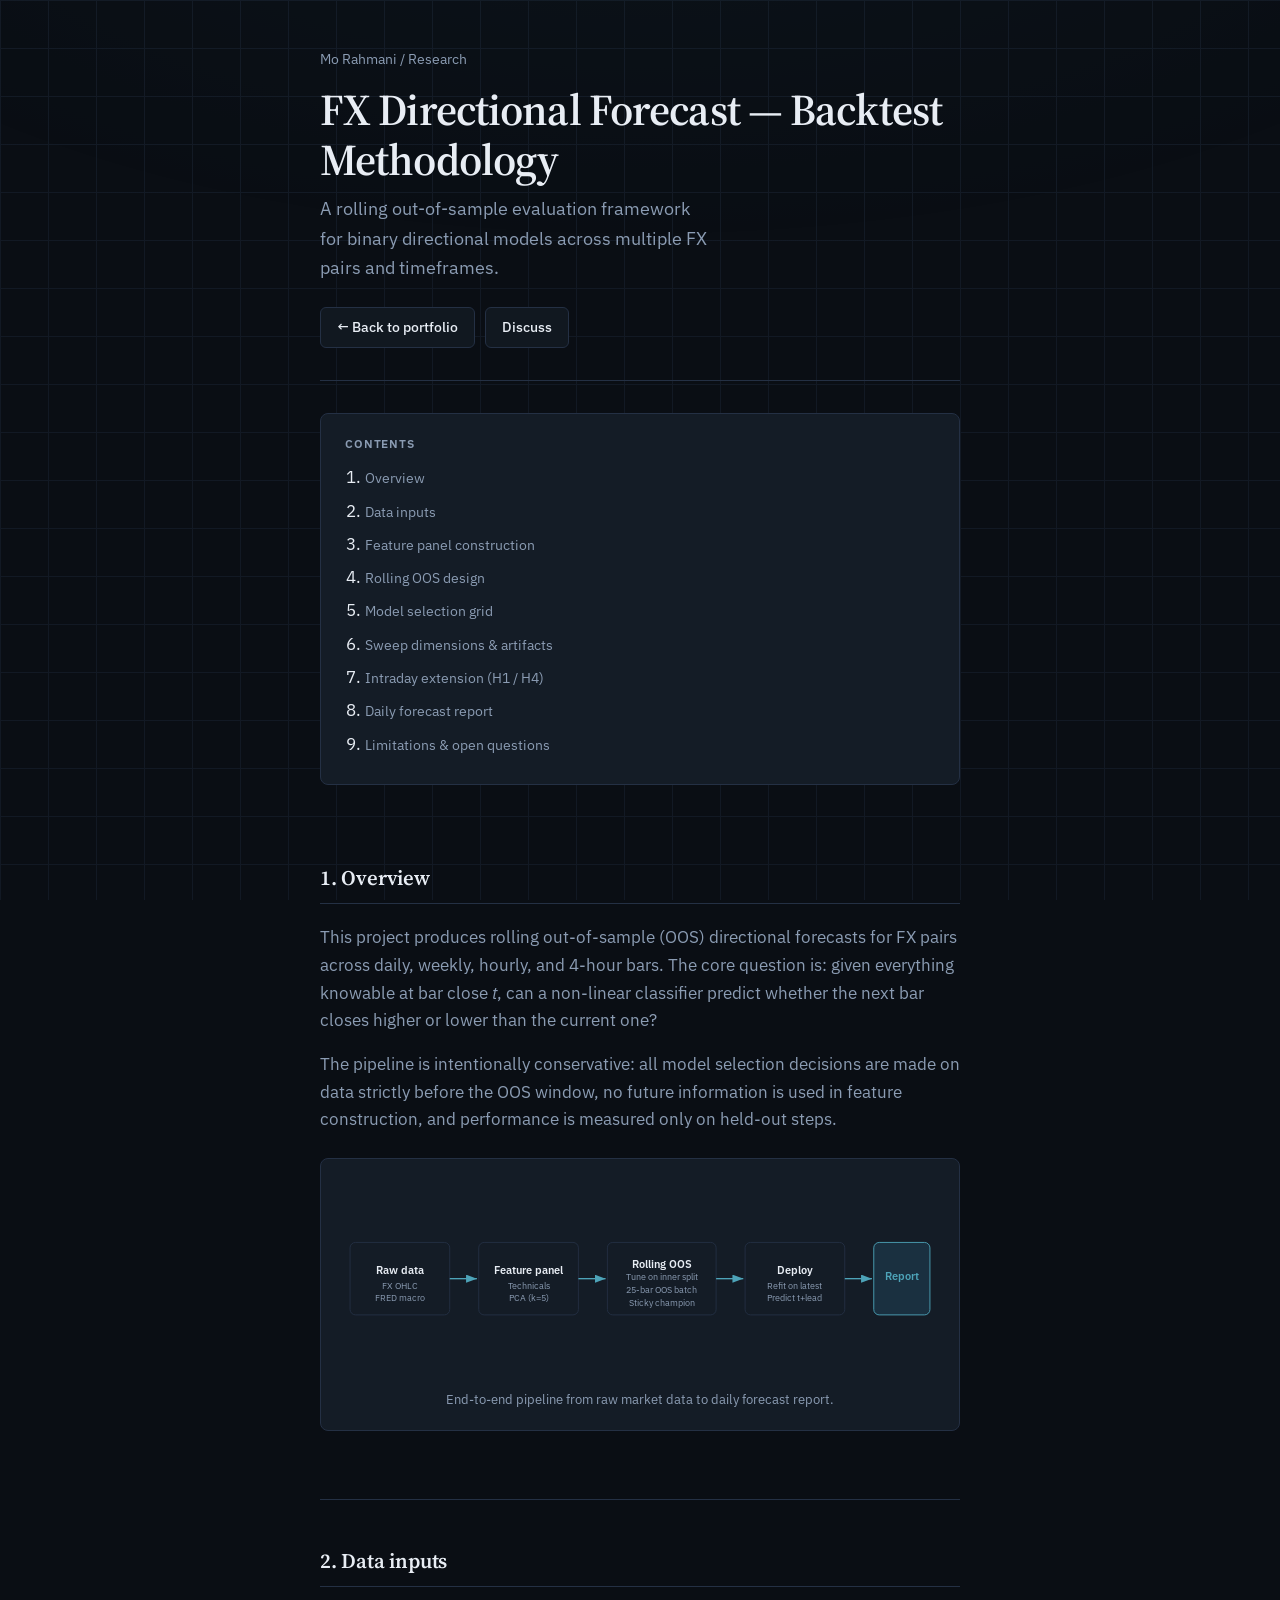
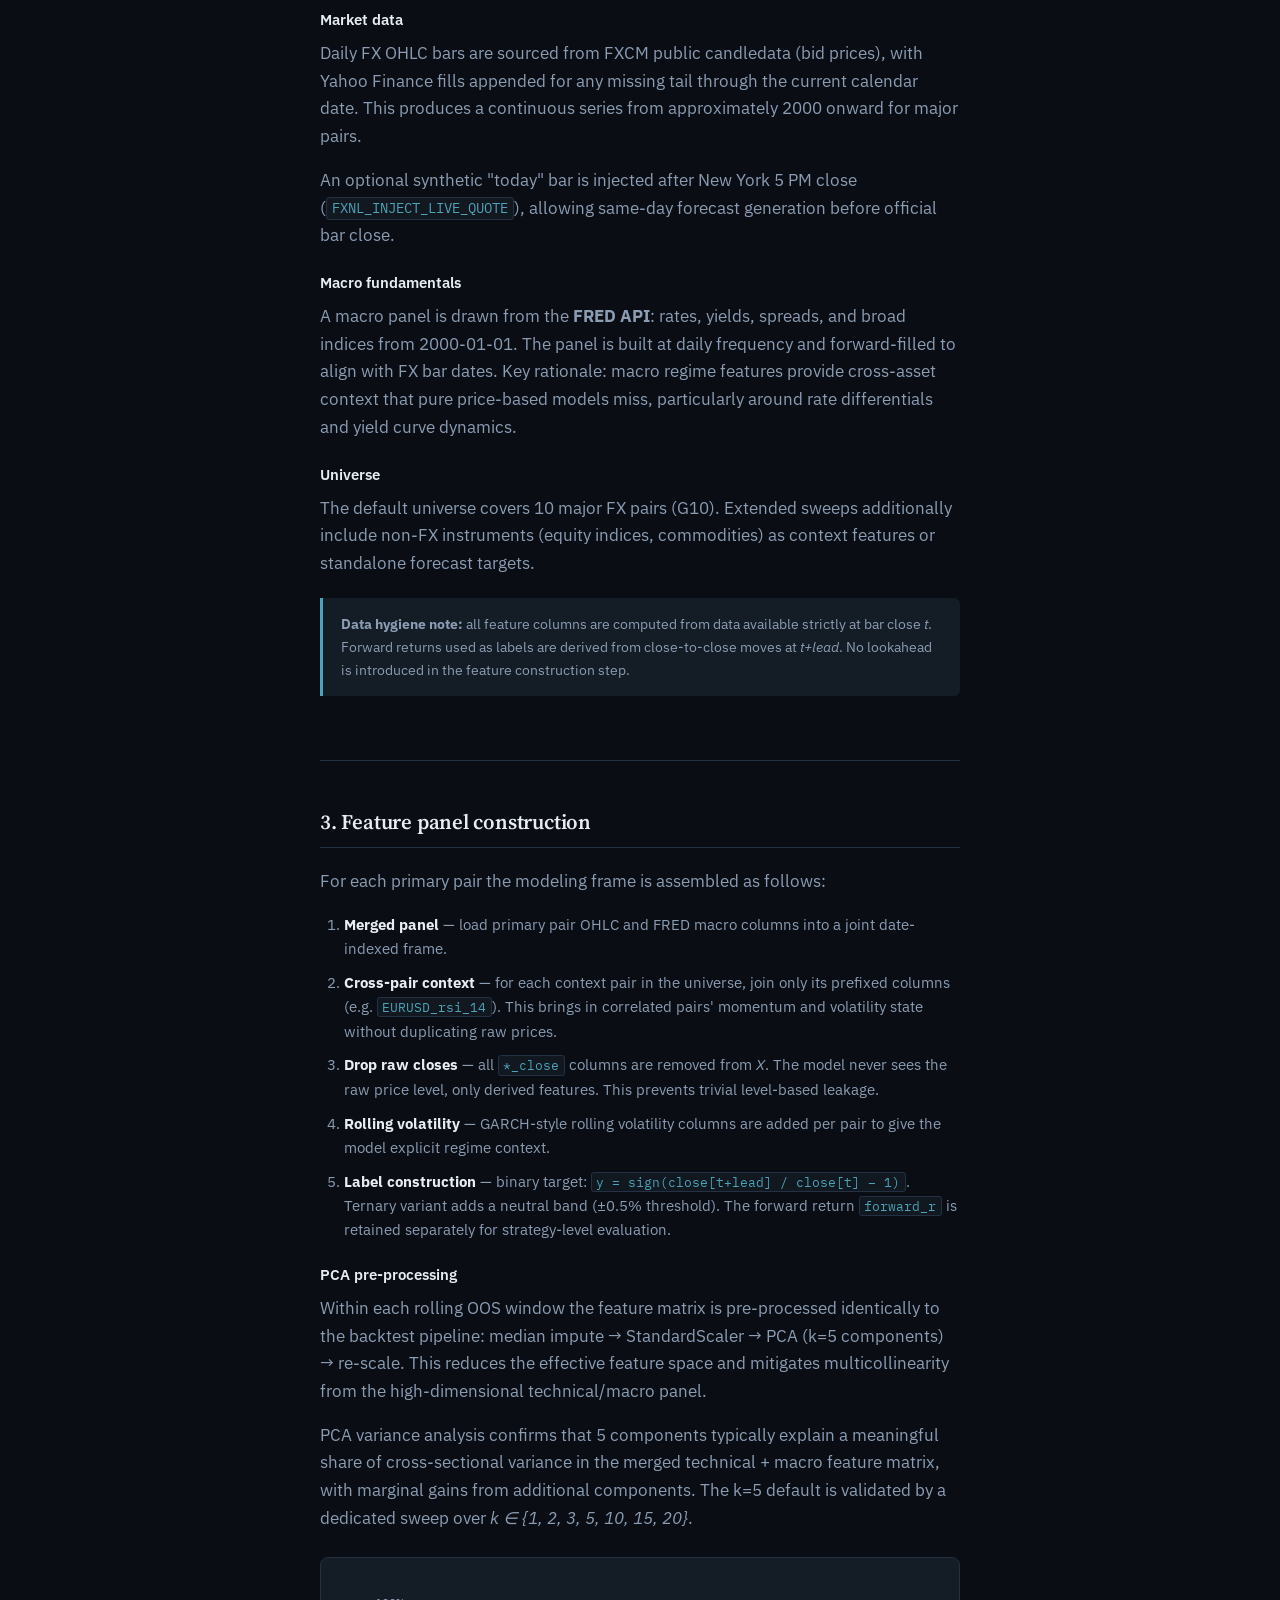
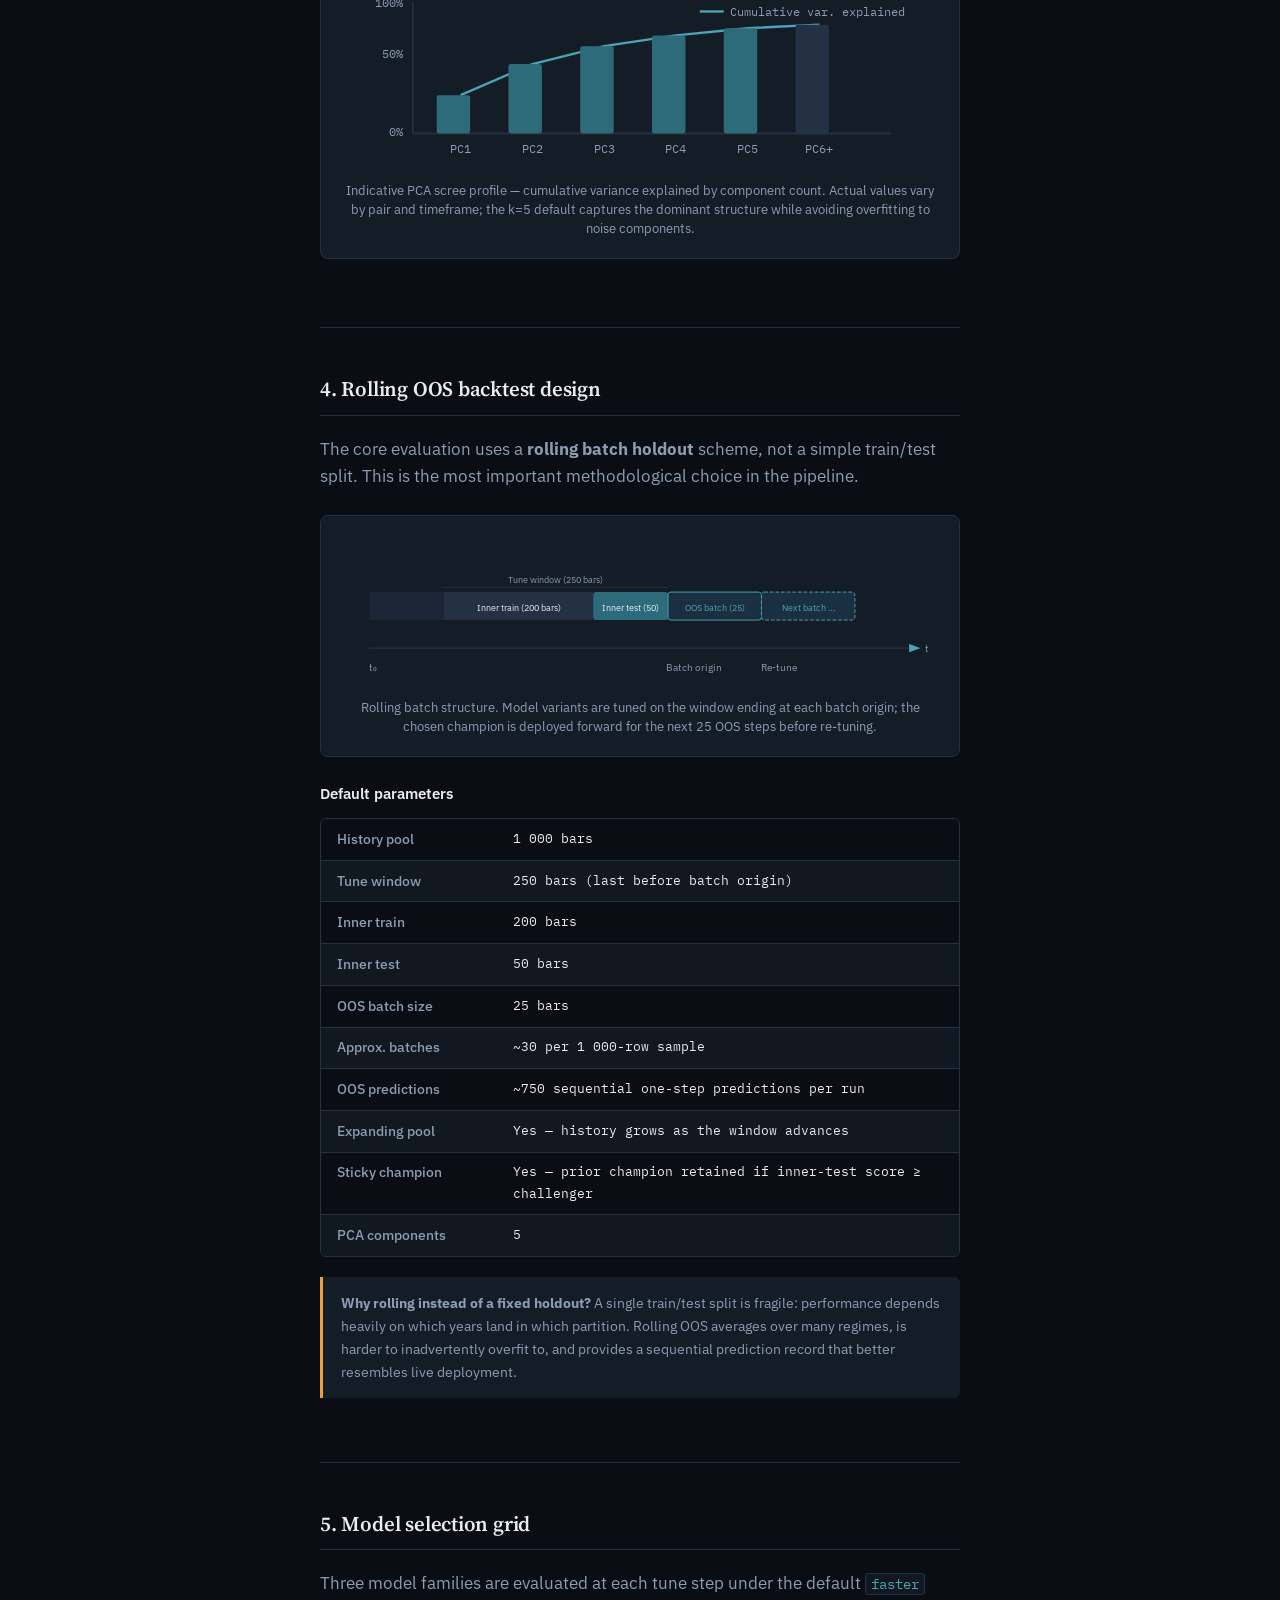
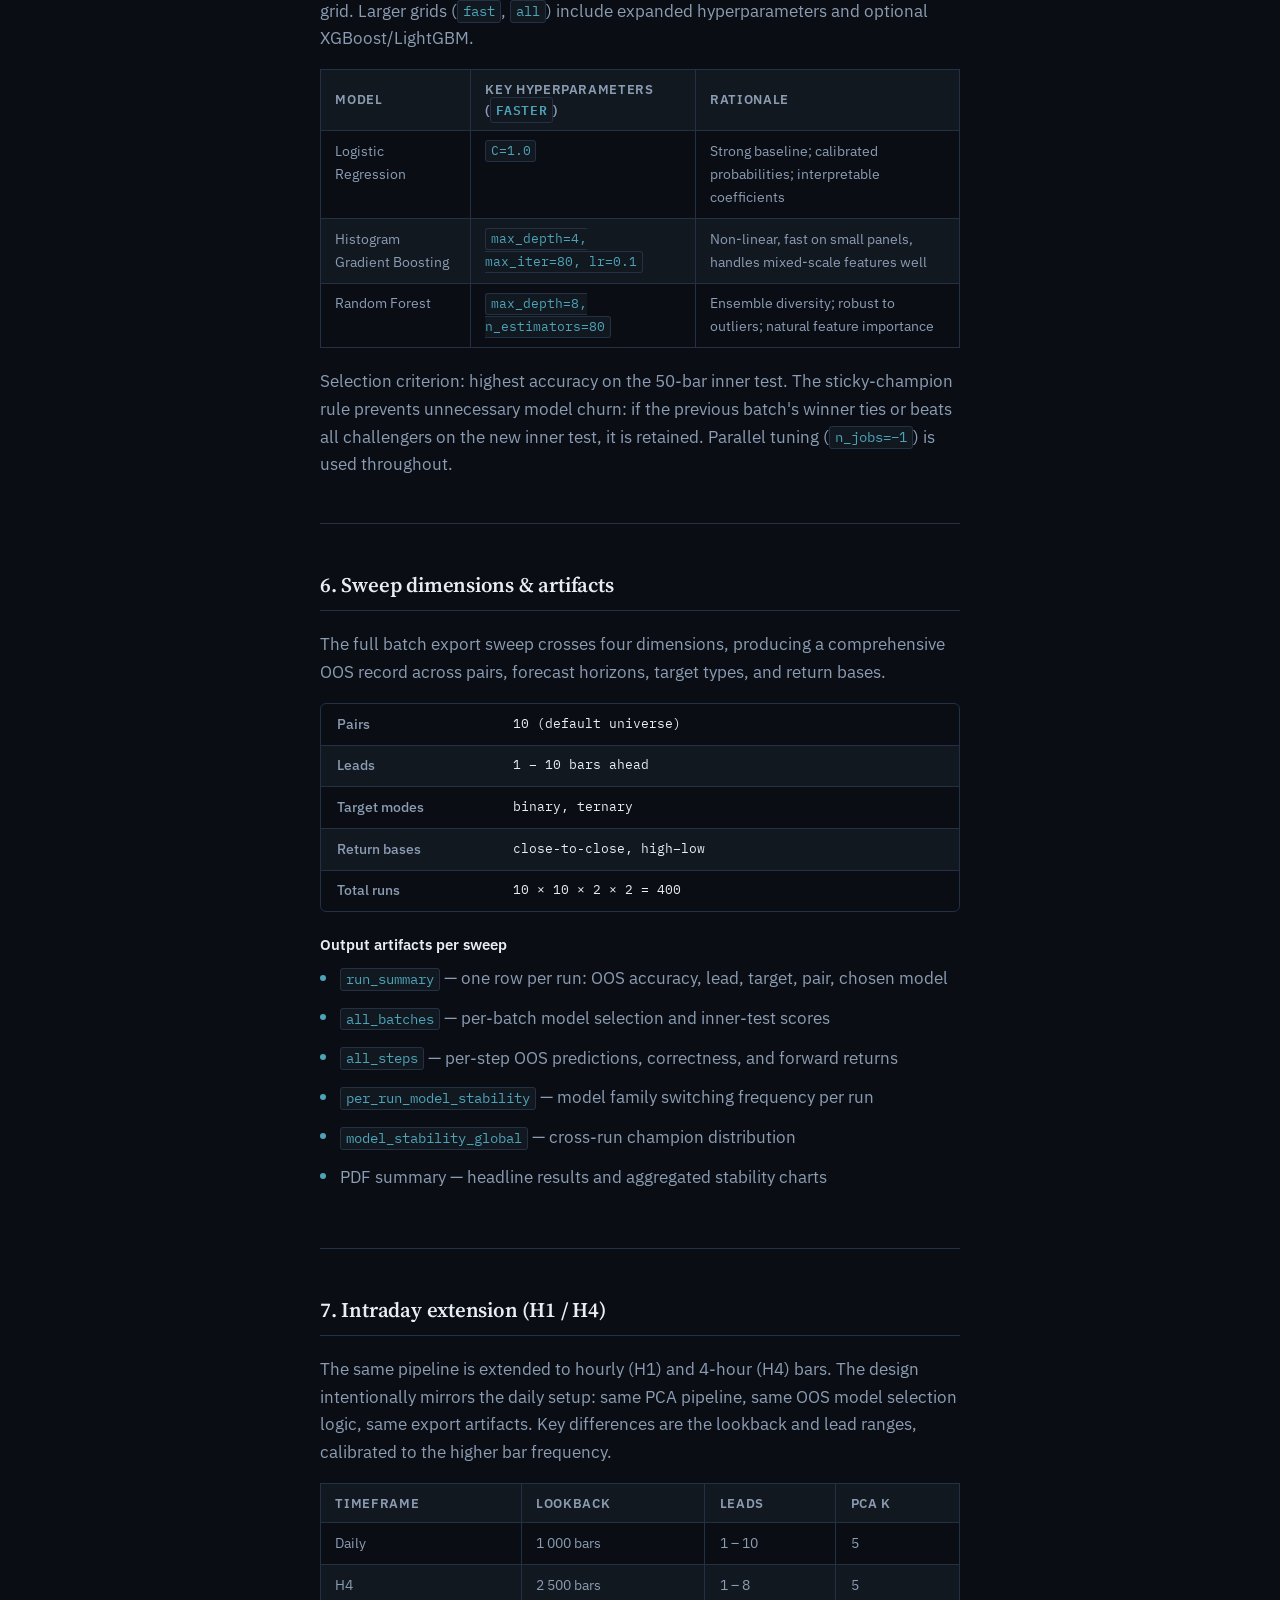
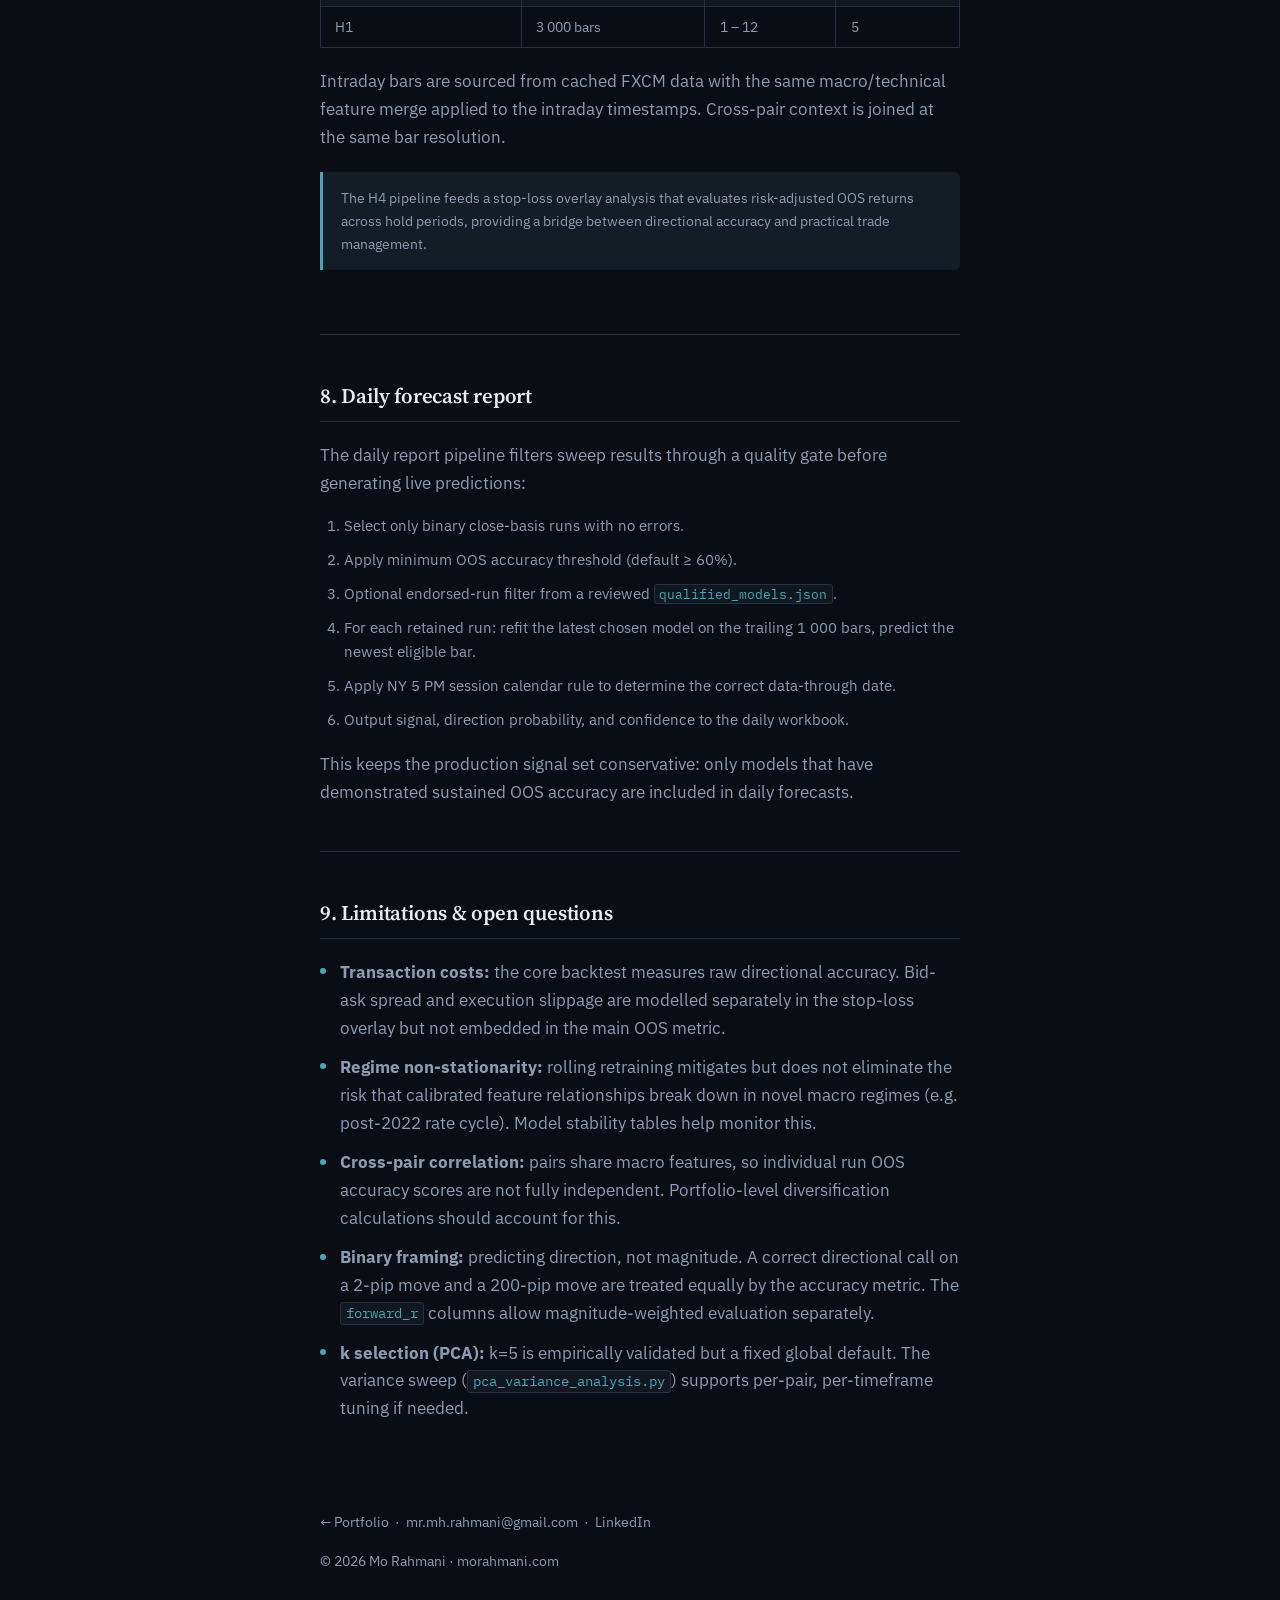
==== website/research.html @ 46ac47eb "Initial commit — morahmani.com" ====
<!DOCTYPE html>
<html lang="en">
<head>
  <meta charset="UTF-8">
  <meta name="viewport" content="width=device-width, initial-scale=1.0">
  <meta name="description" content="Mo Rahmani — FX directional forecast backtest methodology: rolling OOS design, feature engineering, PCA pipeline, and intraday extension.">
  <title>Research — Mo Rahmani</title>
  <link rel="preconnect" href="https://fonts.googleapis.com">
  <link rel="preconnect" href="https://fonts.gstatic.com" crossorigin>
  <link href="https://fonts.googleapis.com/css2?family=IBM+Plex+Mono:wght@400;500&family=IBM+Plex+Sans:wght@400;500;600&family=Source+Serif+4:opsz,wght@8..60,400;600&display=swap" rel="stylesheet">
  <link rel="stylesheet" href="css/style.css">
  <link rel="stylesheet" href="css/research.css">
  <link rel="icon" href="data:image/svg+xml,<svg xmlns='http://www.w3.org/2000/svg' viewBox='0 0 100 100'><text y='.9em' font-size='90'>M</text></svg>">
</head>
<body>
  <div class="wrap">

    <header class="site-header research-header">
      <div class="breadcrumb"><a href="index.html">Mo Rahmani</a> / Research</div>
      <h1>FX Directional Forecast — Backtest Methodology</h1>
      <p class="tagline">
        A rolling out-of-sample evaluation framework for binary directional models
        across multiple FX pairs and timeframes.
      </p>
      <div class="links-row">
        <a class="btn" href="index.html">← Back to portfolio</a>
        <a class="btn" href="mailto:mr.mh.rahmani@gmail.com">Discuss</a>
      </div>
    </header>

    <main class="research-body">

      <!-- Table of contents -->
      <nav class="toc" aria-label="Page contents">
        <p class="toc-title">Contents</p>
        <ol>
          <li><a href="#overview">Overview</a></li>
          <li><a href="#data">Data inputs</a></li>
          <li><a href="#features">Feature panel construction</a></li>
          <li><a href="#oos">Rolling OOS design</a></li>
          <li><a href="#models">Model selection grid</a></li>
          <li><a href="#sweep">Sweep dimensions &amp; artifacts</a></li>
          <li><a href="#intraday">Intraday extension (H1 / H4)</a></li>
          <li><a href="#report">Daily forecast report</a></li>
          <li><a href="#limits">Limitations &amp; open questions</a></li>
        </ol>
      </nav>

      <!-- 1 Overview -->
      <section id="overview">
        <h2>1. Overview</h2>
        <p>
          This project produces rolling out-of-sample (OOS) directional forecasts for FX
          pairs across daily, weekly, hourly, and 4-hour bars. The core question is:
          given everything knowable at bar close <em>t</em>, can a non-linear classifier
          predict whether the next bar closes higher or lower than the current one?
        </p>
        <p>
          The pipeline is intentionally conservative: all model selection decisions are
          made on data strictly before the OOS window, no future information is used in
          feature construction, and performance is measured only on held-out steps.
        </p>

        <!-- Pipeline diagram (SVG, no external dependencies) -->
        <figure class="diagram-wrap" aria-label="Pipeline flow diagram">
          <svg viewBox="0 0 660 220" xmlns="http://www.w3.org/2000/svg" class="pipeline-svg" role="img" aria-label="Five-stage pipeline: Raw data, Feature panel, Rolling OOS batches, Deploy champion, Report">
            <defs>
              <marker id="arr" markerWidth="8" markerHeight="6" refX="8" refY="3" orient="auto">
                <polygon points="0 0, 8 3, 0 6" fill="#4da3b8"/>
              </marker>
            </defs>
            <!-- Boxes -->
            <g font-family="IBM Plex Sans, sans-serif" font-size="12" fill="#e8edf4">
              <!-- box 1 -->
              <rect x="10" y="70" width="110" height="80" rx="6" fill="#141c26" stroke="#243044"/>
              <text x="65" y="105" text-anchor="middle" font-weight="600">Raw data</text>
              <text x="65" y="121" text-anchor="middle" fill="#8b9cb3" font-size="10">FX OHLC</text>
              <text x="65" y="135" text-anchor="middle" fill="#8b9cb3" font-size="10">FRED macro</text>
              <!-- box 2 -->
              <rect x="152" y="70" width="110" height="80" rx="6" fill="#141c26" stroke="#243044"/>
              <text x="207" y="105" text-anchor="middle" font-weight="600">Feature panel</text>
              <text x="207" y="121" text-anchor="middle" fill="#8b9cb3" font-size="10">Technicals</text>
              <text x="207" y="135" text-anchor="middle" fill="#8b9cb3" font-size="10">PCA (k=5)</text>
              <!-- box 3 -->
              <rect x="294" y="70" width="120" height="80" rx="6" fill="#141c26" stroke="#243044"/>
              <text x="354" y="98" text-anchor="middle" font-weight="600">Rolling OOS</text>
              <text x="354" y="112" text-anchor="middle" fill="#8b9cb3" font-size="10">Tune on inner split</text>
              <text x="354" y="126" text-anchor="middle" fill="#8b9cb3" font-size="10">25-bar OOS batch</text>
              <text x="354" y="140" text-anchor="middle" fill="#8b9cb3" font-size="10">Sticky champion</text>
              <!-- box 4 -->
              <rect x="446" y="70" width="110" height="80" rx="6" fill="#141c26" stroke="#243044"/>
              <text x="501" y="105" text-anchor="middle" font-weight="600">Deploy</text>
              <text x="501" y="121" text-anchor="middle" fill="#8b9cb3" font-size="10">Refit on latest</text>
              <text x="501" y="135" text-anchor="middle" fill="#8b9cb3" font-size="10">Predict t+lead</text>
              <!-- box 5 -->
              <rect x="588" y="70" width="62" height="80" rx="6" fill="#1a3040" stroke="#4da3b8"/>
              <text x="619" y="112" text-anchor="middle" font-weight="600" fill="#4da3b8">Report</text>
              <!-- Arrows -->
              <line x1="120" y1="110" x2="150" y2="110" stroke="#4da3b8" stroke-width="1.5" marker-end="url(#arr)"/>
              <line x1="262" y1="110" x2="292" y2="110" stroke="#4da3b8" stroke-width="1.5" marker-end="url(#arr)"/>
              <line x1="414" y1="110" x2="444" y2="110" stroke="#4da3b8" stroke-width="1.5" marker-end="url(#arr)"/>
              <line x1="556" y1="110" x2="586" y2="110" stroke="#4da3b8" stroke-width="1.5" marker-end="url(#arr)"/>
            </g>
          </svg>
          <figcaption>End-to-end pipeline from raw market data to daily forecast report.</figcaption>
        </figure>
      </section>

      <!-- 2 Data -->
      <section id="data">
        <h2>2. Data inputs</h2>

        <h3>Market data</h3>
        <p>
          Daily FX OHLC bars are sourced from FXCM public candledata (bid prices), with
          Yahoo Finance fills appended for any missing tail through the current calendar date.
          This produces a continuous series from approximately 2000 onward for major pairs.
        </p>
        <p>
          An optional synthetic "today" bar is injected after New York 5 PM close
          (<code>FXNL_INJECT_LIVE_QUOTE</code>), allowing same-day forecast generation
          before official bar close.
        </p>

        <h3>Macro fundamentals</h3>
        <p>
          A macro panel is drawn from the <strong>FRED API</strong>: rates, yields, spreads,
          and broad indices from 2000-01-01. The panel is built at daily frequency and
          forward-filled to align with FX bar dates. Key rationale: macro regime features
          provide cross-asset context that pure price-based models miss, particularly around
          rate differentials and yield curve dynamics.
        </p>

        <h3>Universe</h3>
        <p>
          The default universe covers 10 major FX pairs (G10). Extended sweeps additionally
          include non-FX instruments (equity indices, commodities) as context features or
          standalone forecast targets.
        </p>

        <div class="callout">
          <strong>Data hygiene note:</strong> all feature columns are computed from data
          available strictly at bar close <em>t</em>. Forward returns used as labels are
          derived from close-to-close moves at <em>t+lead</em>. No lookahead is introduced
          in the feature construction step.
        </div>
      </section>

      <!-- 3 Features -->
      <section id="features">
        <h2>3. Feature panel construction</h2>
        <p>
          For each primary pair the modeling frame is assembled as follows:
        </p>
        <ol class="method-steps">
          <li>
            <strong>Merged panel</strong> — load primary pair OHLC and FRED macro columns
            into a joint date-indexed frame.
          </li>
          <li>
            <strong>Cross-pair context</strong> — for each context pair in the universe,
            join only its prefixed columns (e.g. <code>EURUSD_rsi_14</code>). This brings
            in correlated pairs' momentum and volatility state without duplicating raw prices.
          </li>
          <li>
            <strong>Drop raw closes</strong> — all <code>*_close</code> columns are removed
            from <em>X</em>. The model never sees the raw price level, only derived features.
            This prevents trivial level-based leakage.
          </li>
          <li>
            <strong>Rolling volatility</strong> — GARCH-style rolling volatility columns
            are added per pair to give the model explicit regime context.
          </li>
          <li>
            <strong>Label construction</strong> — binary target:
            <code>y = sign(close[t+lead] / close[t] − 1)</code>. Ternary variant adds a
            neutral band (±0.5% threshold). The forward return <code>forward_r</code> is
            retained separately for strategy-level evaluation.
          </li>
        </ol>

        <h3>PCA pre-processing</h3>
        <p>
          Within each rolling OOS window the feature matrix is pre-processed identically to
          the backtest pipeline: median impute → StandardScaler → PCA (k=5 components) →
          re-scale. This reduces the effective feature space and mitigates multicollinearity
          from the high-dimensional technical/macro panel.
        </p>
        <p>
          PCA variance analysis confirms that 5 components typically explain a meaningful
          share of cross-sectional variance in the merged technical + macro feature matrix,
          with marginal gains from additional components. The k=5 default is validated by a
          dedicated sweep over <em>k ∈ {1, 2, 3, 5, 10, 15, 20}</em>.
        </p>

        <!-- PCA visual placeholder -->
        <figure class="diagram-wrap">
          <svg viewBox="0 0 500 160" xmlns="http://www.w3.org/2000/svg" class="pipeline-svg" aria-label="Stylized PCA scree chart">
            <g font-family="IBM Plex Mono, monospace" font-size="10" fill="#8b9cb3">
              <!-- axes -->
              <line x1="60" y1="20" x2="60" y2="130" stroke="#243044" stroke-width="1.5"/>
              <line x1="60" y1="130" x2="460" y2="130" stroke="#243044" stroke-width="1.5"/>
              <!-- y labels -->
              <text x="52" y="24" text-anchor="end">100%</text>
              <text x="52" y="67" text-anchor="end">50%</text>
              <text x="52" y="132" text-anchor="end">0%</text>
              <!-- x labels -->
              <text x="100" y="146" text-anchor="middle">PC1</text>
              <text x="160" y="146" text-anchor="middle">PC2</text>
              <text x="220" y="146" text-anchor="middle">PC3</text>
              <text x="280" y="146" text-anchor="middle">PC4</text>
              <text x="340" y="146" text-anchor="middle">PC5</text>
              <text x="400" y="146" text-anchor="middle">PC6+</text>
              <!-- cumulative line (indicative) -->
              <polyline points="100,98 160,72 220,57 280,48 340,42 400,39"
                fill="none" stroke="#4da3b8" stroke-width="2" stroke-linejoin="round"/>
              <!-- individual bars -->
              <rect x="80"  y="98" width="28" height="32" fill="#2d6b7a" rx="2"/>
              <rect x="140" y="72" width="28" height="58" fill="#2d6b7a" rx="2"/>
              <rect x="200" y="57" width="28" height="73" fill="#2d6b7a" rx="2"/>
              <rect x="260" y="48" width="28" height="82" fill="#2d6b7a" rx="2"/>
              <rect x="320" y="42" width="28" height="88" fill="#2d6b7a" rx="2"/>
              <rect x="380" y="39" width="28" height="91" fill="#243044" rx="2"/>
              <!-- legend -->
              <line x1="300" y1="28" x2="320" y2="28" stroke="#4da3b8" stroke-width="2"/>
              <text x="325" y="32" fill="#8b9cb3">Cumulative var. explained</text>
            </g>
          </svg>
          <figcaption>Indicative PCA scree profile — cumulative variance explained by component count.
            Actual values vary by pair and timeframe; the k=5 default captures the dominant
            structure while avoiding overfitting to noise components.
          </figcaption>
        </figure>
      </section>

      <!-- 4 Rolling OOS -->
      <section id="oos">
        <h2>4. Rolling OOS backtest design</h2>
        <p>
          The core evaluation uses a <strong>rolling batch holdout</strong> scheme, not
          a simple train/test split. This is the most important methodological choice in
          the pipeline.
        </p>

        <!-- Timeline diagram -->
        <figure class="diagram-wrap" aria-label="Rolling OOS timeline">
          <svg viewBox="0 0 640 160" xmlns="http://www.w3.org/2000/svg" class="pipeline-svg">
            <defs>
              <marker id="arr2" markerWidth="8" markerHeight="6" refX="8" refY="3" orient="auto">
                <polygon points="0 0, 8 3, 0 6" fill="#4da3b8"/>
              </marker>
            </defs>
            <g font-family="IBM Plex Sans, sans-serif" font-size="11" fill="#8b9cb3">
              <!-- time axis -->
              <line x1="30" y1="120" x2="620" y2="120" stroke="#243044" stroke-width="1.5" marker-end="url(#arr2)"/>
              <text x="625" y="124">t</text>

              <!-- expanding pool (grey) -->
              <rect x="30" y="60" width="320" height="30" fill="#1a2535" rx="3"/>
              <text x="180" y="80" text-anchor="middle" fill="#8b9cb3">Expanding history pool</text>

              <!-- inner train -->
              <rect x="110" y="60" width="160" height="30" fill="#243044" rx="3"/>
              <text x="190" y="80" text-anchor="middle" fill="#e8edf4" font-size="10">Inner train (200 bars)</text>

              <!-- inner test -->
              <rect x="270" y="60" width="80" height="30" fill="#2d6b7a" rx="3"/>
              <text x="310" y="80" text-anchor="middle" fill="#e8edf4" font-size="10">Inner test (50)</text>

              <!-- oos batch 1 -->
              <rect x="350" y="60" width="100" height="30" fill="#1a3040" stroke="#4da3b8" stroke-width="1" rx="3"/>
              <text x="400" y="80" text-anchor="middle" fill="#4da3b8" font-size="10">OOS batch (25)</text>

              <!-- oos batch 2 -->
              <rect x="450" y="60" width="100" height="30" fill="#1a3040" stroke="#4da3b8" stroke-width="1" rx="3" stroke-dasharray="4 2"/>
              <text x="500" y="80" text-anchor="middle" fill="#4da3b8" font-size="10">Next batch …</text>

              <!-- labels -->
              <text x="30"  y="145">t₀</text>
              <text x="348" y="145">Batch origin</text>
              <text x="449" y="145">Re-tune</text>

              <!-- bracket for inner -->
              <line x1="110" y1="55" x2="350" y2="55" stroke="#243044" stroke-width="1"/>
              <text x="230" y="50" text-anchor="middle" fill="#8b9cb3" font-size="10">Tune window (250 bars)</text>
            </g>
          </svg>
          <figcaption>Rolling batch structure. Model variants are tuned on the window ending at each batch
            origin; the chosen champion is deployed forward for the next 25 OOS steps before re-tuning.
          </figcaption>
        </figure>

        <h3>Default parameters</h3>
        <div class="param-grid">
          <div class="param-row"><span class="param-name">History pool</span><span class="param-val">1 000 bars</span></div>
          <div class="param-row"><span class="param-name">Tune window</span><span class="param-val">250 bars (last before batch origin)</span></div>
          <div class="param-row"><span class="param-name">Inner train</span><span class="param-val">200 bars</span></div>
          <div class="param-row"><span class="param-name">Inner test</span><span class="param-val">50 bars</span></div>
          <div class="param-row"><span class="param-name">OOS batch size</span><span class="param-val">25 bars</span></div>
          <div class="param-row"><span class="param-name">Approx. batches</span><span class="param-val">~30 per 1 000-row sample</span></div>
          <div class="param-row"><span class="param-name">OOS predictions</span><span class="param-val">~750 sequential one-step predictions per run</span></div>
          <div class="param-row"><span class="param-name">Expanding pool</span><span class="param-val">Yes — history grows as the window advances</span></div>
          <div class="param-row"><span class="param-name">Sticky champion</span><span class="param-val">Yes — prior champion retained if inner-test score ≥ challenger</span></div>
          <div class="param-row"><span class="param-name">PCA components</span><span class="param-val">5</span></div>
        </div>

        <div class="callout callout-warn">
          <strong>Why rolling instead of a fixed holdout?</strong> A single train/test split
          is fragile: performance depends heavily on which years land in which partition.
          Rolling OOS averages over many regimes, is harder to inadvertently overfit to,
          and provides a sequential prediction record that better resembles live deployment.
        </div>
      </section>

      <!-- 5 Models -->
      <section id="models">
        <h2>5. Model selection grid</h2>
        <p>
          Three model families are evaluated at each tune step under the default
          <code>faster</code> grid. Larger grids (<code>fast</code>, <code>all</code>)
          include expanded hyperparameters and optional XGBoost/LightGBM.
        </p>
        <div class="model-table-wrap">
          <table class="model-table">
            <thead>
              <tr><th>Model</th><th>Key hyperparameters (<code>faster</code>)</th><th>Rationale</th></tr>
            </thead>
            <tbody>
              <tr>
                <td>Logistic Regression</td>
                <td><code>C=1.0</code></td>
                <td>Strong baseline; calibrated probabilities; interpretable coefficients</td>
              </tr>
              <tr>
                <td>Histogram Gradient Boosting</td>
                <td><code>max_depth=4, max_iter=80, lr=0.1</code></td>
                <td>Non-linear, fast on small panels, handles mixed-scale features well</td>
              </tr>
              <tr>
                <td>Random Forest</td>
                <td><code>max_depth=8, n_estimators=80</code></td>
                <td>Ensemble diversity; robust to outliers; natural feature importance</td>
              </tr>
            </tbody>
          </table>
        </div>
        <p>
          Selection criterion: highest accuracy on the 50-bar inner test.
          The sticky-champion rule prevents unnecessary model churn: if the previous
          batch's winner ties or beats all challengers on the new inner test, it is retained.
          Parallel tuning (<code>n_jobs=−1</code>) is used throughout.
        </p>
      </section>

      <!-- 6 Sweep -->
      <section id="sweep">
        <h2>6. Sweep dimensions &amp; artifacts</h2>
        <p>
          The full batch export sweep crosses four dimensions, producing a comprehensive
          OOS record across pairs, forecast horizons, target types, and return bases.
        </p>
        <div class="param-grid">
          <div class="param-row"><span class="param-name">Pairs</span><span class="param-val">10 (default universe)</span></div>
          <div class="param-row"><span class="param-name">Leads</span><span class="param-val">1 – 10 bars ahead</span></div>
          <div class="param-row"><span class="param-name">Target modes</span><span class="param-val">binary, ternary</span></div>
          <div class="param-row"><span class="param-name">Return bases</span><span class="param-val">close-to-close, high–low</span></div>
          <div class="param-row"><span class="param-name">Total runs</span><span class="param-val">10 × 10 × 2 × 2 = 400</span></div>
        </div>
        <h3>Output artifacts per sweep</h3>
        <ul class="principles">
          <li><code>run_summary</code> — one row per run: OOS accuracy, lead, target, pair, chosen model</li>
          <li><code>all_batches</code> — per-batch model selection and inner-test scores</li>
          <li><code>all_steps</code> — per-step OOS predictions, correctness, and forward returns</li>
          <li><code>per_run_model_stability</code> — model family switching frequency per run</li>
          <li><code>model_stability_global</code> — cross-run champion distribution</li>
          <li>PDF summary — headline results and aggregated stability charts</li>
        </ul>
      </section>

      <!-- 7 Intraday -->
      <section id="intraday">
        <h2>7. Intraday extension (H1 / H4)</h2>
        <p>
          The same pipeline is extended to hourly (H1) and 4-hour (H4) bars. The design
          intentionally mirrors the daily setup: same PCA pipeline, same OOS model selection
          logic, same export artifacts. Key differences are the lookback and lead ranges,
          calibrated to the higher bar frequency.
        </p>
        <div class="model-table-wrap">
          <table class="model-table">
            <thead>
              <tr><th>Timeframe</th><th>Lookback</th><th>Leads</th><th>PCA k</th></tr>
            </thead>
            <tbody>
              <tr><td>Daily</td><td>1 000 bars</td><td>1 – 10</td><td>5</td></tr>
              <tr><td>H4</td><td>2 500 bars</td><td>1 – 8</td><td>5</td></tr>
              <tr><td>H1</td><td>3 000 bars</td><td>1 – 12</td><td>5</td></tr>
            </tbody>
          </table>
        </div>
        <p>
          Intraday bars are sourced from cached FXCM data with the same macro/technical
          feature merge applied to the intraday timestamps. Cross-pair context is joined
          at the same bar resolution.
        </p>
        <div class="callout">
          The H4 pipeline feeds a stop-loss overlay analysis that evaluates
          risk-adjusted OOS returns across hold periods, providing a bridge between
          directional accuracy and practical trade management.
        </div>
      </section>

      <!-- 8 Report -->
      <section id="report">
        <h2>8. Daily forecast report</h2>
        <p>
          The daily report pipeline filters sweep results through a quality gate before
          generating live predictions:
        </p>
        <ol class="method-steps">
          <li>Select only binary close-basis runs with no errors.</li>
          <li>Apply minimum OOS accuracy threshold (default ≥ 60%).</li>
          <li>Optional endorsed-run filter from a reviewed <code>qualified_models.json</code>.</li>
          <li>For each retained run: refit the latest chosen model on the trailing 1 000 bars,
              predict the newest eligible bar.</li>
          <li>Apply NY 5 PM session calendar rule to determine the correct data-through date.</li>
          <li>Output signal, direction probability, and confidence to the daily workbook.</li>
        </ol>
        <p>
          This keeps the production signal set conservative: only models that have demonstrated
          sustained OOS accuracy are included in daily forecasts.
        </p>
      </section>

      <!-- 9 Limitations -->
      <section id="limits">
        <h2>9. Limitations &amp; open questions</h2>
        <ul class="principles">
          <li>
            <strong>Transaction costs:</strong> the core backtest measures raw directional accuracy.
            Bid-ask spread and execution slippage are modelled separately in the stop-loss
            overlay but not embedded in the main OOS metric.
          </li>
          <li>
            <strong>Regime non-stationarity:</strong> rolling retraining mitigates but does not
            eliminate the risk that calibrated feature relationships break down in novel macro regimes
            (e.g. post-2022 rate cycle). Model stability tables help monitor this.
          </li>
          <li>
            <strong>Cross-pair correlation:</strong> pairs share macro features, so individual
            run OOS accuracy scores are not fully independent. Portfolio-level diversification
            calculations should account for this.
          </li>
          <li>
            <strong>Binary framing:</strong> predicting direction, not magnitude. A correct
            directional call on a 2-pip move and a 200-pip move are treated equally by the
            accuracy metric. The <code>forward_r</code> columns allow magnitude-weighted
            evaluation separately.
          </li>
          <li>
            <strong>k selection (PCA):</strong> k=5 is empirically validated but a fixed
            global default. The variance sweep (<code>pca_variance_analysis.py</code>) supports
            per-pair, per-timeframe tuning if needed.
          </li>
        </ul>
      </section>

    </main>

    <footer class="site-footer">
      <p>
        <a href="index.html">← Portfolio</a> &nbsp;·&nbsp;
        <a href="mailto:mr.mh.rahmani@gmail.com">mr.mh.rahmani@gmail.com</a> &nbsp;·&nbsp;
        <a href="https://linkedin.com/in/mo-rahmani-cfa-ma-ms" target="_blank" rel="noopener noreferrer">LinkedIn</a>
      </p>
      <p>&copy; <span id="year"></span> Mo Rahmani · <a href="https://morahmani.com">morahmani.com</a></p>
    </footer>

  </div>

  <script>document.getElementById("year").textContent = new Date().getFullYear();</script>
</body>
</html>
---- website/css/style.css ----
/* morahmani.com — quantitative research portfolio */

:root {
  --bg: #0a0e14;
  --bg-elevated: #111820;
  --bg-card: #141c26;
  --border: #243044;
  --text: #e8edf4;
  --text-muted: #8b9cb3;
  --accent: #4da3b8;
  --accent-dim: #2d6b7a;
  --accent-glow: rgba(77, 163, 184, 0.12);
  --serif: "Source Serif 4", Georgia, "Times New Roman", serif;
  --sans: "IBM Plex Sans", system-ui, -apple-system, sans-serif;
  --mono: "IBM Plex Mono", ui-monospace, monospace;
  --max-width: 720px;
  --page-padding: clamp(1.25rem, 4vw, 2.5rem);
}

*,
*::before,
*::after {
  box-sizing: border-box;
}

html {
  scroll-behavior: smooth;
}

body {
  margin: 0;
  font-family: var(--sans);
  font-size: 1.05rem;
  line-height: 1.65;
  color: var(--text);
  background: var(--bg);
  -webkit-font-smoothing: antialiased;
}

body::before {
  content: "";
  position: fixed;
  inset: 0;
  background:
    radial-gradient(ellipse 80% 50% at 50% -20%, var(--accent-glow), transparent),
    linear-gradient(var(--border) 1px, transparent 1px),
    linear-gradient(90deg, var(--border) 1px, transparent 1px);
  background-size: 100% 100%, 48px 48px, 48px 48px;
  opacity: 0.35;
  pointer-events: none;
  z-index: -1;
}

a {
  color: var(--accent);
  text-decoration: none;
  transition: color 0.15s ease;
}

a:hover {
  color: #6ec4d6;
}

.wrap {
  max-width: var(--max-width);
  margin: 0 auto;
  padding: 0 var(--page-padding);
}

/* Header */

.site-header {
  padding: 3rem 0 2rem;
  border-bottom: 1px solid var(--border);
}

.site-header h1 {
  font-family: var(--serif);
  font-size: clamp(2rem, 5vw, 2.75rem);
  font-weight: 600;
  letter-spacing: -0.02em;
  margin: 0 0 0.5rem;
  line-height: 1.15;
}

.tagline {
  font-size: 1.125rem;
  color: var(--text-muted);
  margin: 0 0 1.5rem;
  max-width: 36ch;
}

.links-row {
  display: flex;
  flex-wrap: wrap;
  gap: 0.65rem;
}

.btn {
  display: inline-flex;
  align-items: center;
  gap: 0.4rem;
  padding: 0.5rem 1rem;
  font-family: var(--sans);
  font-size: 0.875rem;
  font-weight: 500;
  border-radius: 6px;
  border: 1px solid var(--border);
  background: var(--bg-elevated);
  color: var(--text);
  transition: border-color 0.15s, background 0.15s;
}

.btn:hover {
  border-color: var(--accent-dim);
  background: var(--bg-card);
  color: var(--text);
}

.btn-primary {
  background: var(--accent-dim);
  border-color: var(--accent);
  color: #fff;
}

.btn-primary:hover {
  background: var(--accent);
  border-color: var(--accent);
  color: #fff;
}

/* Sections */

section {
  padding: 2.75rem 0;
  border-bottom: 1px solid var(--border);
}

section:last-of-type {
  border-bottom: none;
}

h2 {
  font-family: var(--serif);
  font-size: 1.35rem;
  font-weight: 600;
  margin: 0 0 1.25rem;
  color: var(--text);
  letter-spacing: -0.01em;
}

h3 {
  font-family: var(--sans);
  font-size: 1.05rem;
  font-weight: 600;
  margin: 0 0 0.35rem;
}

p {
  margin: 0 0 1rem;
  color: var(--text-muted);
}

p:last-child {
  margin-bottom: 0;
}

/* Principles */

.principles {
  list-style: none;
  padding: 0;
  margin: 0;
}

.principles li {
  position: relative;
  padding-left: 1.25rem;
  margin-bottom: 0.75rem;
  color: var(--text-muted);
}

.principles li::before {
  content: "";
  position: absolute;
  left: 0;
  top: 0.55em;
  width: 6px;
  height: 6px;
  border-radius: 50%;
  background: var(--accent);
}

/* Project cards */

.projects {
  display: flex;
  flex-direction: column;
  gap: 1.25rem;
}

.project-card {
  padding: 1.25rem 1.35rem;
  background: var(--bg-card);
  border: 1px solid var(--border);
  border-radius: 8px;
  transition: border-color 0.2s;
}

.project-card:hover {
  border-color: var(--accent-dim);
}

.project-card p {
  font-size: 0.95rem;
  margin-bottom: 0.75rem;
}

.tags {
  display: flex;
  flex-wrap: wrap;
  gap: 0.4rem;
}

.tag {
  font-family: var(--mono);
  font-size: 0.72rem;
  padding: 0.2rem 0.5rem;
  border-radius: 4px;
  background: var(--bg);
  border: 1px solid var(--border);
  color: var(--text-muted);
}

/* Skills grid */

.skills-grid {
  display: grid;
  grid-template-columns: repeat(auto-fill, minmax(140px, 1fr));
  gap: 0.5rem;
}

.skill {
  font-size: 0.875rem;
  padding: 0.45rem 0.65rem;
  background: var(--bg-elevated);
  border: 1px solid var(--border);
  border-radius: 5px;
  color: var(--text-muted);
  text-align: center;
}

/* Footer */

.site-footer {
  padding: 2rem 0 3rem;
  font-size: 0.875rem;
  color: var(--text-muted);
}

.site-footer a {
  color: var(--text-muted);
}

.site-footer a:hover {
  color: var(--accent);
}

@media (max-width: 480px) {
  .site-header {
    padding-top: 2rem;
  }

  .links-row {
    flex-direction: column;
  }

  .btn {
    justify-content: center;
  }
}
---- website/css/research.css ----
/* Research page supplemental styles */

.research-header .breadcrumb {
  font-size: 0.875rem;
  color: var(--text-muted);
  margin-bottom: 0.85rem;
}

.research-header .breadcrumb a {
  color: var(--text-muted);
}

.research-header .breadcrumb a:hover {
  color: var(--accent);
}

.research-body {
  display: grid;
  grid-template-columns: 1fr;
  gap: 0;
}

/* Table of contents */

.toc {
  margin: 2rem 0;
  padding: 1.25rem 1.5rem;
  background: var(--bg-card);
  border: 1px solid var(--border);
  border-radius: 8px;
  display: inline-block;
  min-width: 220px;
}

.toc-title {
  font-size: 0.75rem;
  font-weight: 600;
  text-transform: uppercase;
  letter-spacing: 0.07em;
  color: var(--text-muted);
  margin: 0 0 0.65rem;
}

.toc ol {
  margin: 0;
  padding-left: 1.25rem;
}

.toc li {
  margin-bottom: 0.35rem;
}

.toc a {
  font-size: 0.9rem;
  color: var(--text-muted);
}

.toc a:hover {
  color: var(--accent);
}

/* Section headings in research */

.research-body section h2 {
  font-family: var(--serif);
  font-size: 1.3rem;
  font-weight: 600;
  color: var(--text);
  border-bottom: 1px solid var(--border);
  padding-bottom: 0.5rem;
  margin-bottom: 1.25rem;
}

.research-body section h3 {
  font-size: 0.95rem;
  font-weight: 600;
  color: var(--text);
  margin: 1.25rem 0 0.5rem;
}

/* Callout boxes */

.callout {
  margin: 1.25rem 0;
  padding: 0.9rem 1.1rem;
  background: var(--bg-card);
  border-left: 3px solid var(--accent);
  border-radius: 0 6px 6px 0;
  font-size: 0.9rem;
  color: var(--text-muted);
  line-height: 1.6;
}

.callout-warn {
  border-left-color: #e6a23c;
}

/* Ordered steps */

.method-steps {
  padding-left: 1.5rem;
  margin: 0.75rem 0 1.25rem;
}

.method-steps li {
  margin-bottom: 0.6rem;
  color: var(--text-muted);
  font-size: 0.95rem;
  line-height: 1.6;
}

.method-steps strong {
  color: var(--text);
}

/* Parameter grid */

.param-grid {
  margin: 0.75rem 0 1.25rem;
  border: 1px solid var(--border);
  border-radius: 6px;
  overflow: hidden;
}

.param-row {
  display: flex;
  gap: 1rem;
  padding: 0.55rem 1rem;
  font-size: 0.875rem;
  border-bottom: 1px solid var(--border);
}

.param-row:last-child {
  border-bottom: none;
}

.param-row:nth-child(even) {
  background: var(--bg-elevated);
}

.param-name {
  min-width: 160px;
  color: var(--text-muted);
  font-weight: 500;
}

.param-val {
  color: var(--text);
  font-family: var(--mono);
  font-size: 0.83rem;
}

/* Model table */

.model-table-wrap {
  overflow-x: auto;
  margin: 0.75rem 0 1.25rem;
}

.model-table {
  width: 100%;
  border-collapse: collapse;
  font-size: 0.875rem;
}

.model-table th {
  text-align: left;
  padding: 0.55rem 0.9rem;
  background: var(--bg-elevated);
  border: 1px solid var(--border);
  color: var(--text-muted);
  font-weight: 600;
  font-size: 0.8rem;
  text-transform: uppercase;
  letter-spacing: 0.05em;
}

.model-table td {
  padding: 0.55rem 0.9rem;
  border: 1px solid var(--border);
  color: var(--text-muted);
  vertical-align: top;
}

.model-table tr:nth-child(even) td {
  background: var(--bg-elevated);
}

.model-table code {
  font-family: var(--mono);
  font-size: 0.8rem;
  color: var(--accent);
}

/* Diagrams */

.diagram-wrap {
  margin: 1.5rem 0;
  padding: 1.25rem;
  background: var(--bg-card);
  border: 1px solid var(--border);
  border-radius: 8px;
}

.pipeline-svg {
  width: 100%;
  height: auto;
  display: block;
}

.diagram-wrap figcaption {
  margin-top: 0.75rem;
  font-size: 0.8rem;
  color: var(--text-muted);
  line-height: 1.5;
  text-align: center;
}

/* code inline */
code {
  font-family: var(--mono);
  font-size: 0.83em;
  background: var(--bg-elevated);
  border: 1px solid var(--border);
  border-radius: 3px;
  padding: 0.1em 0.35em;
  color: var(--accent);
}

@media (max-width: 560px) {
  .param-name {
    min-width: 120px;
  }
}
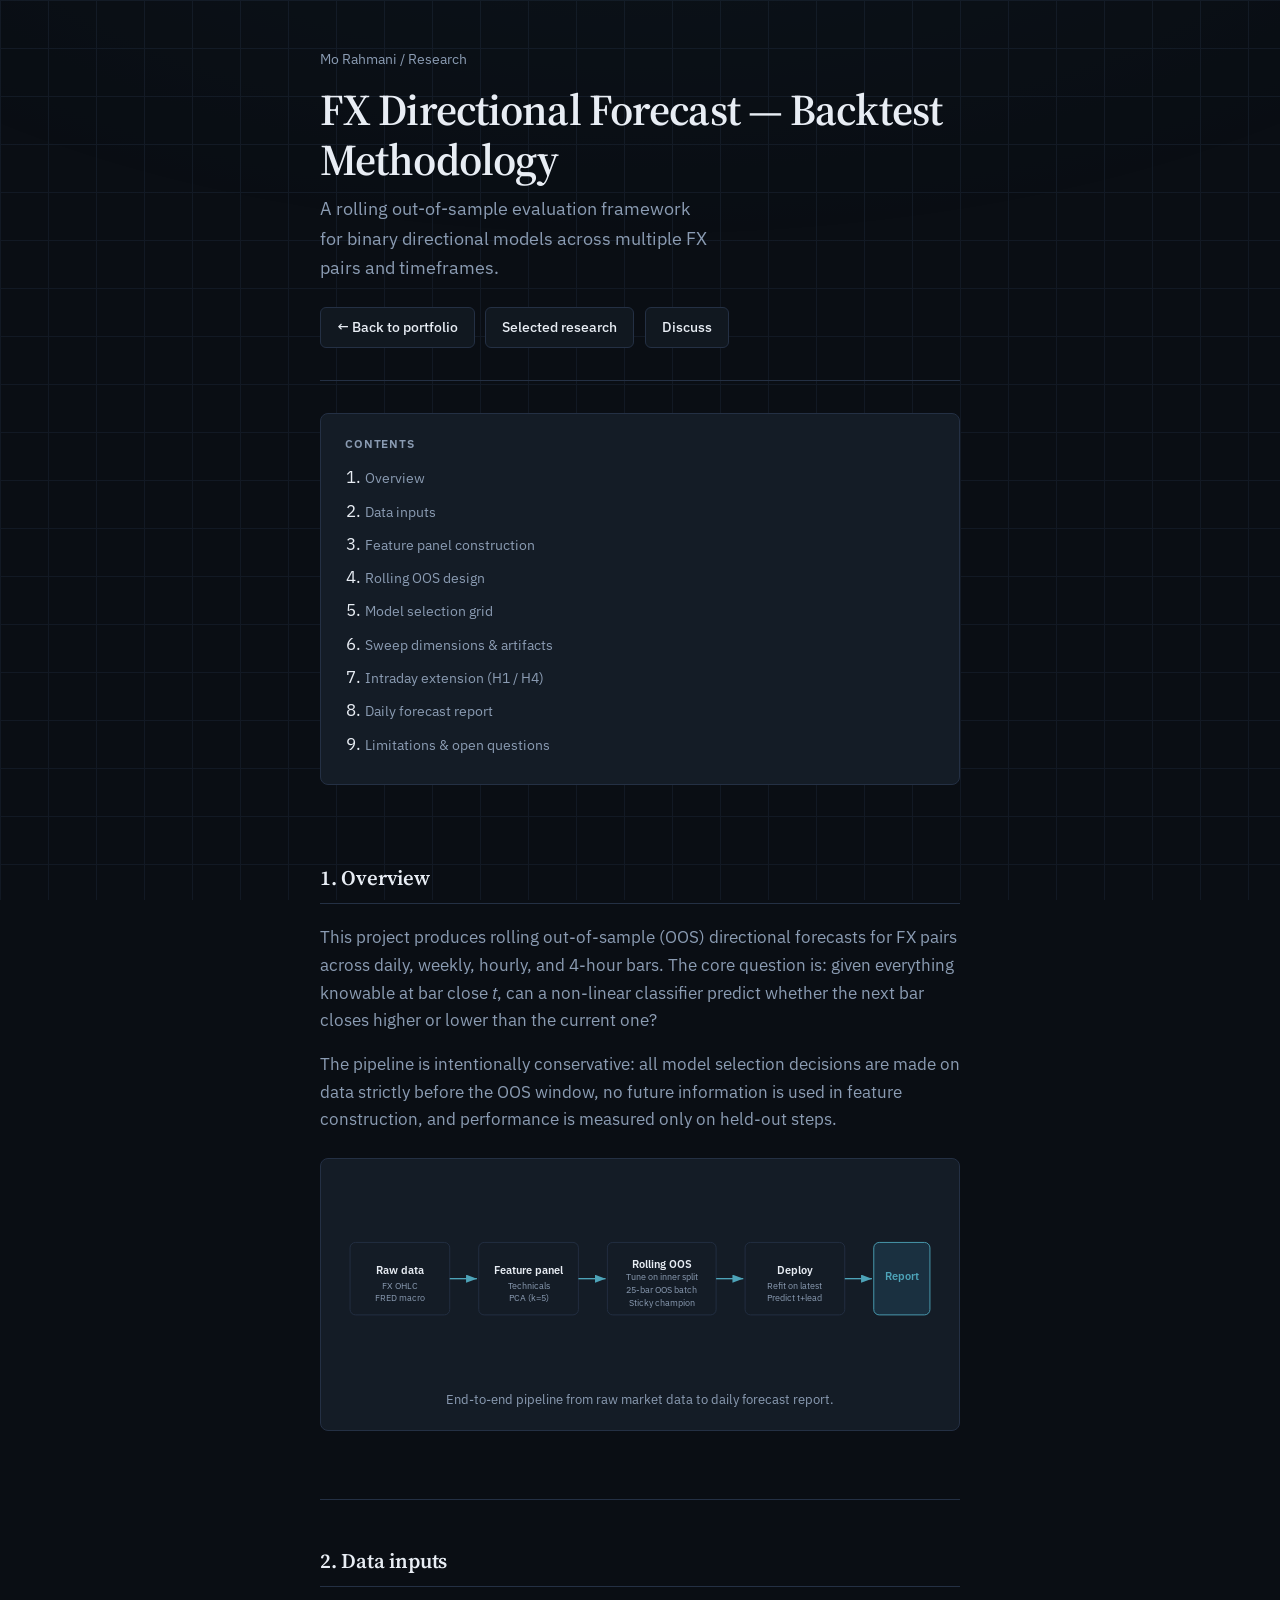
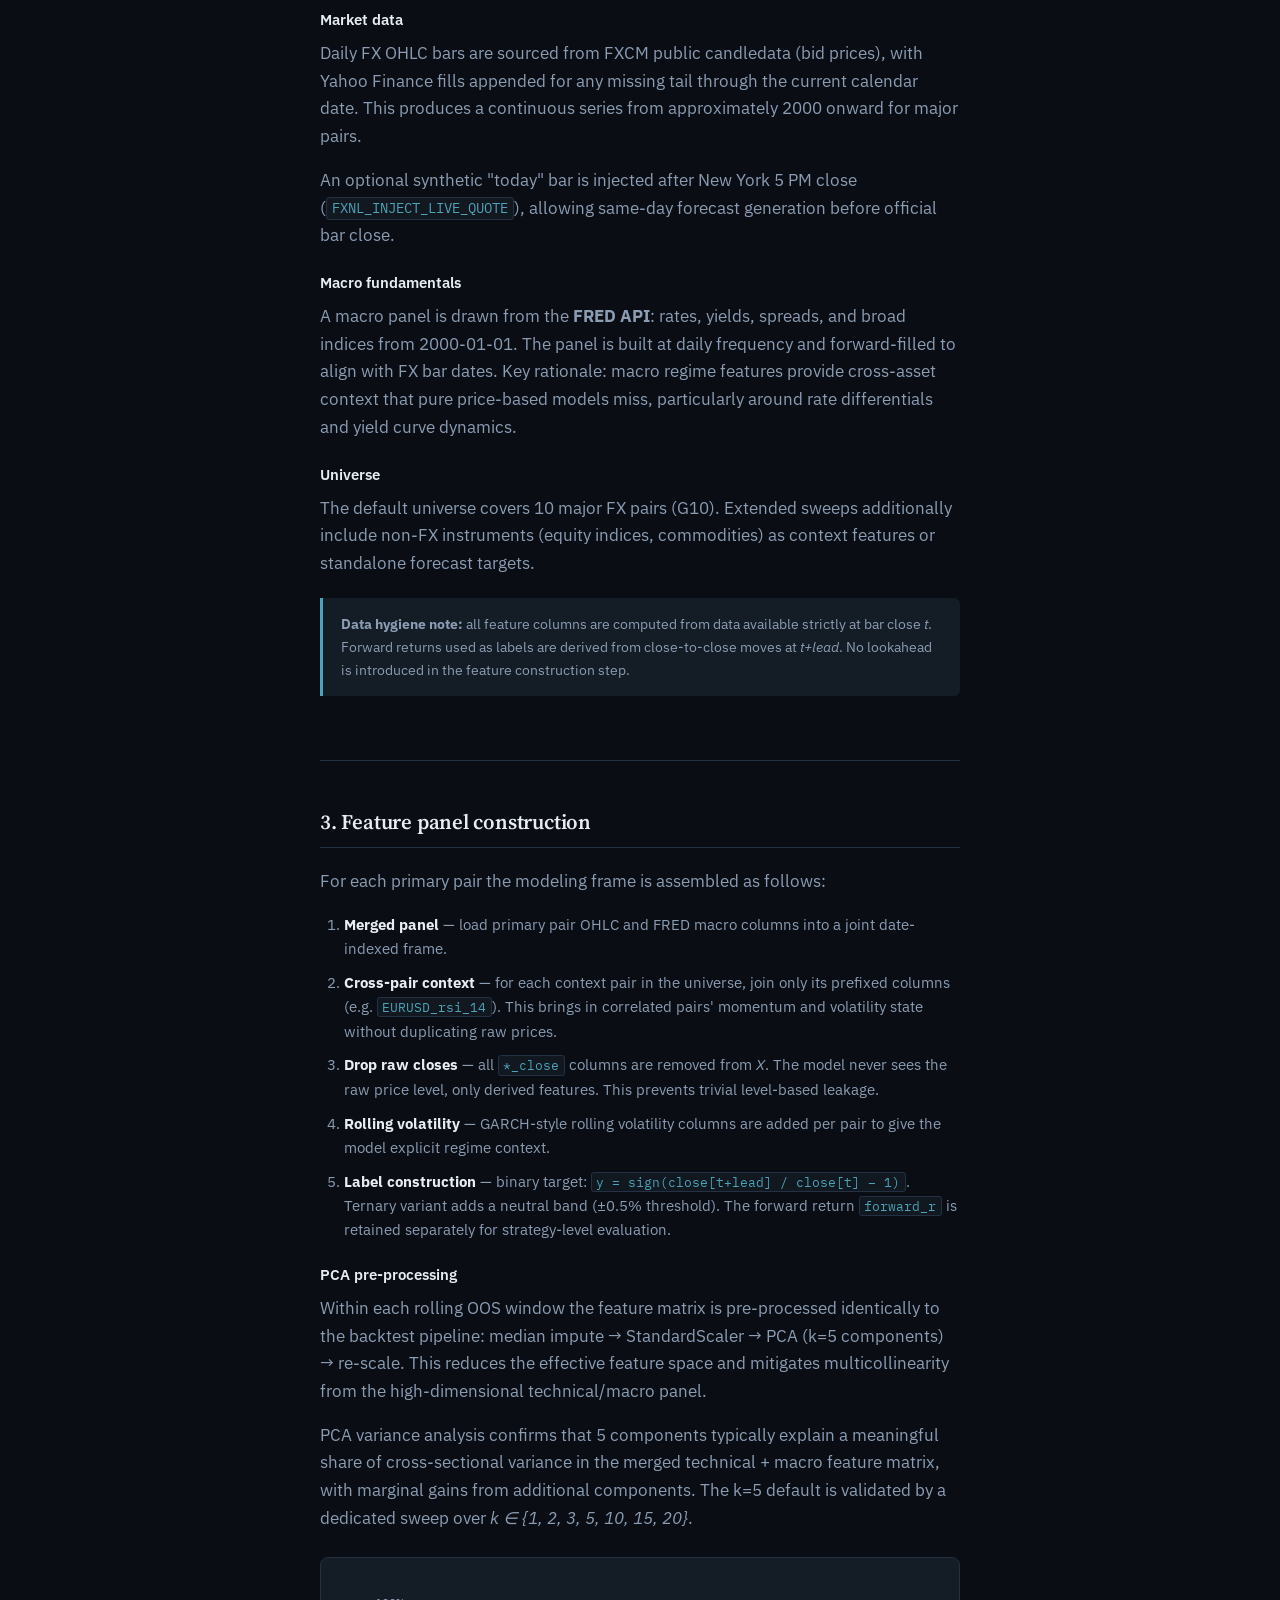
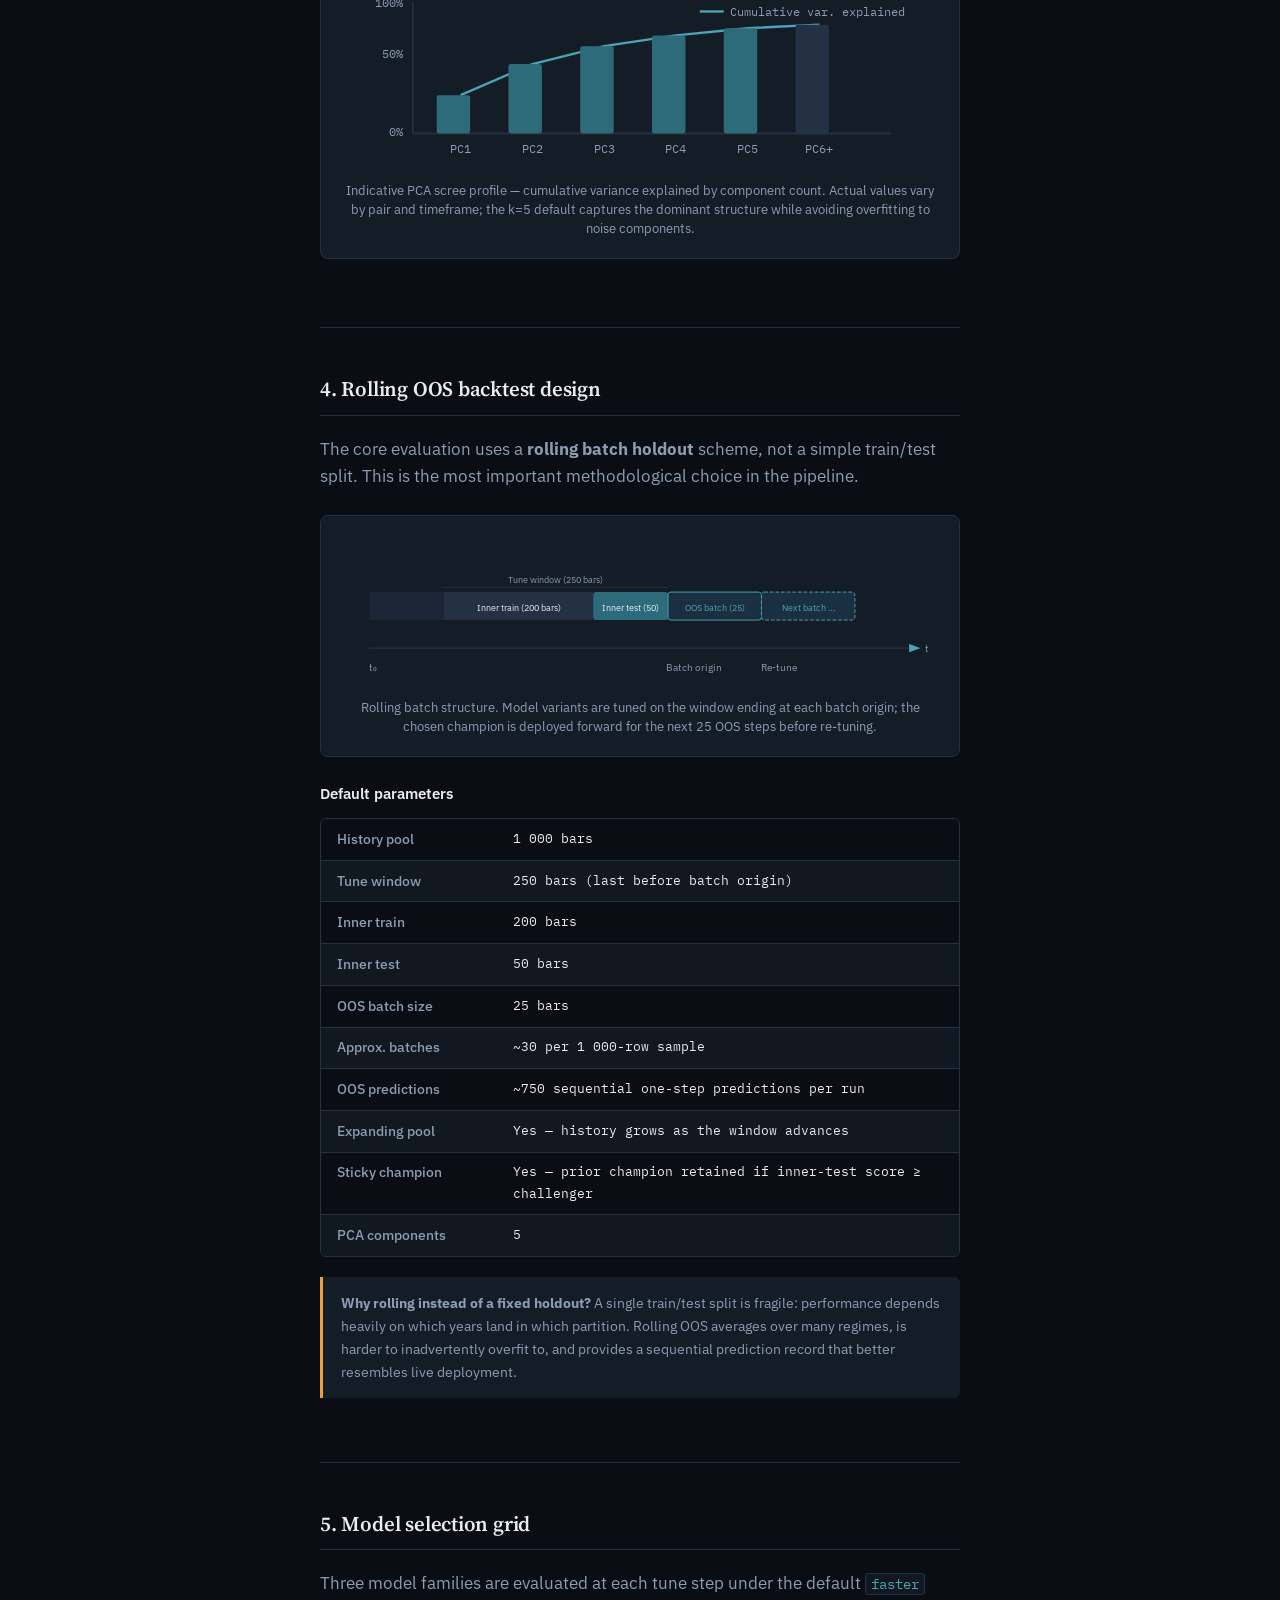
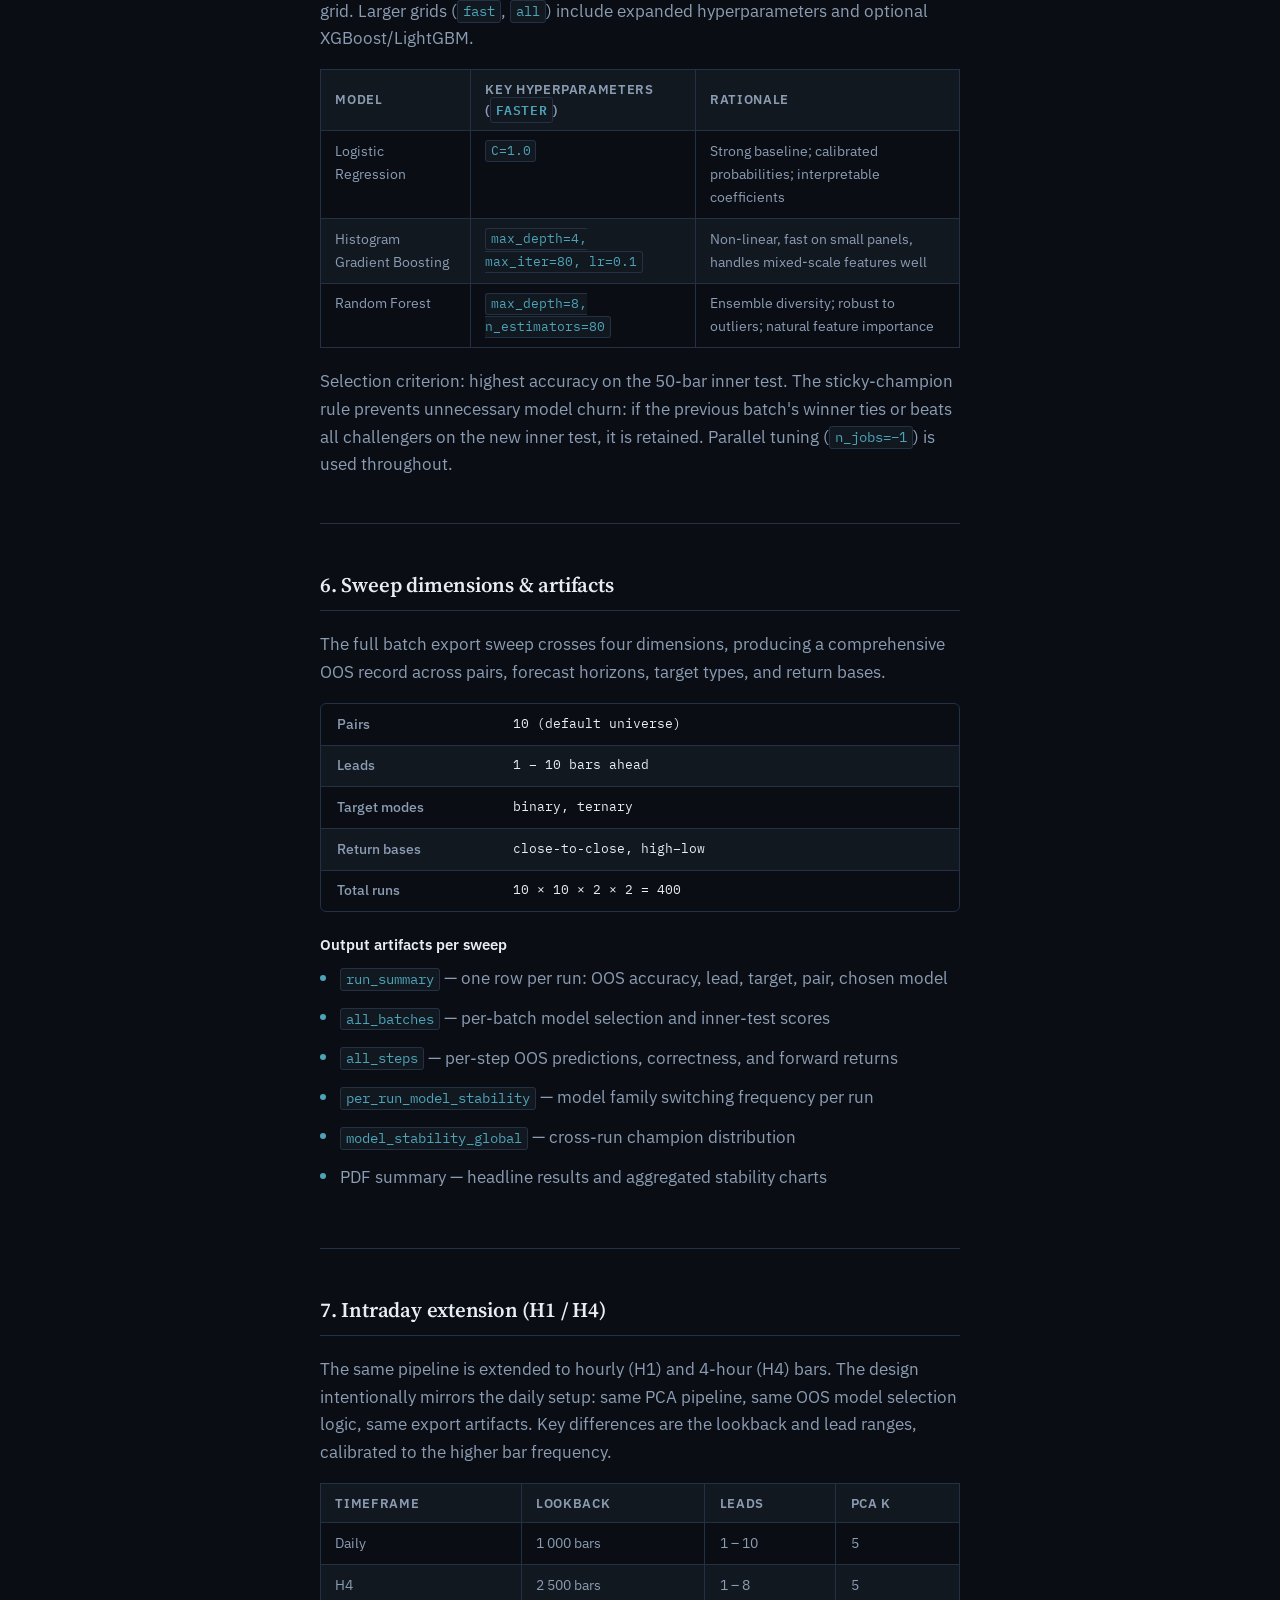
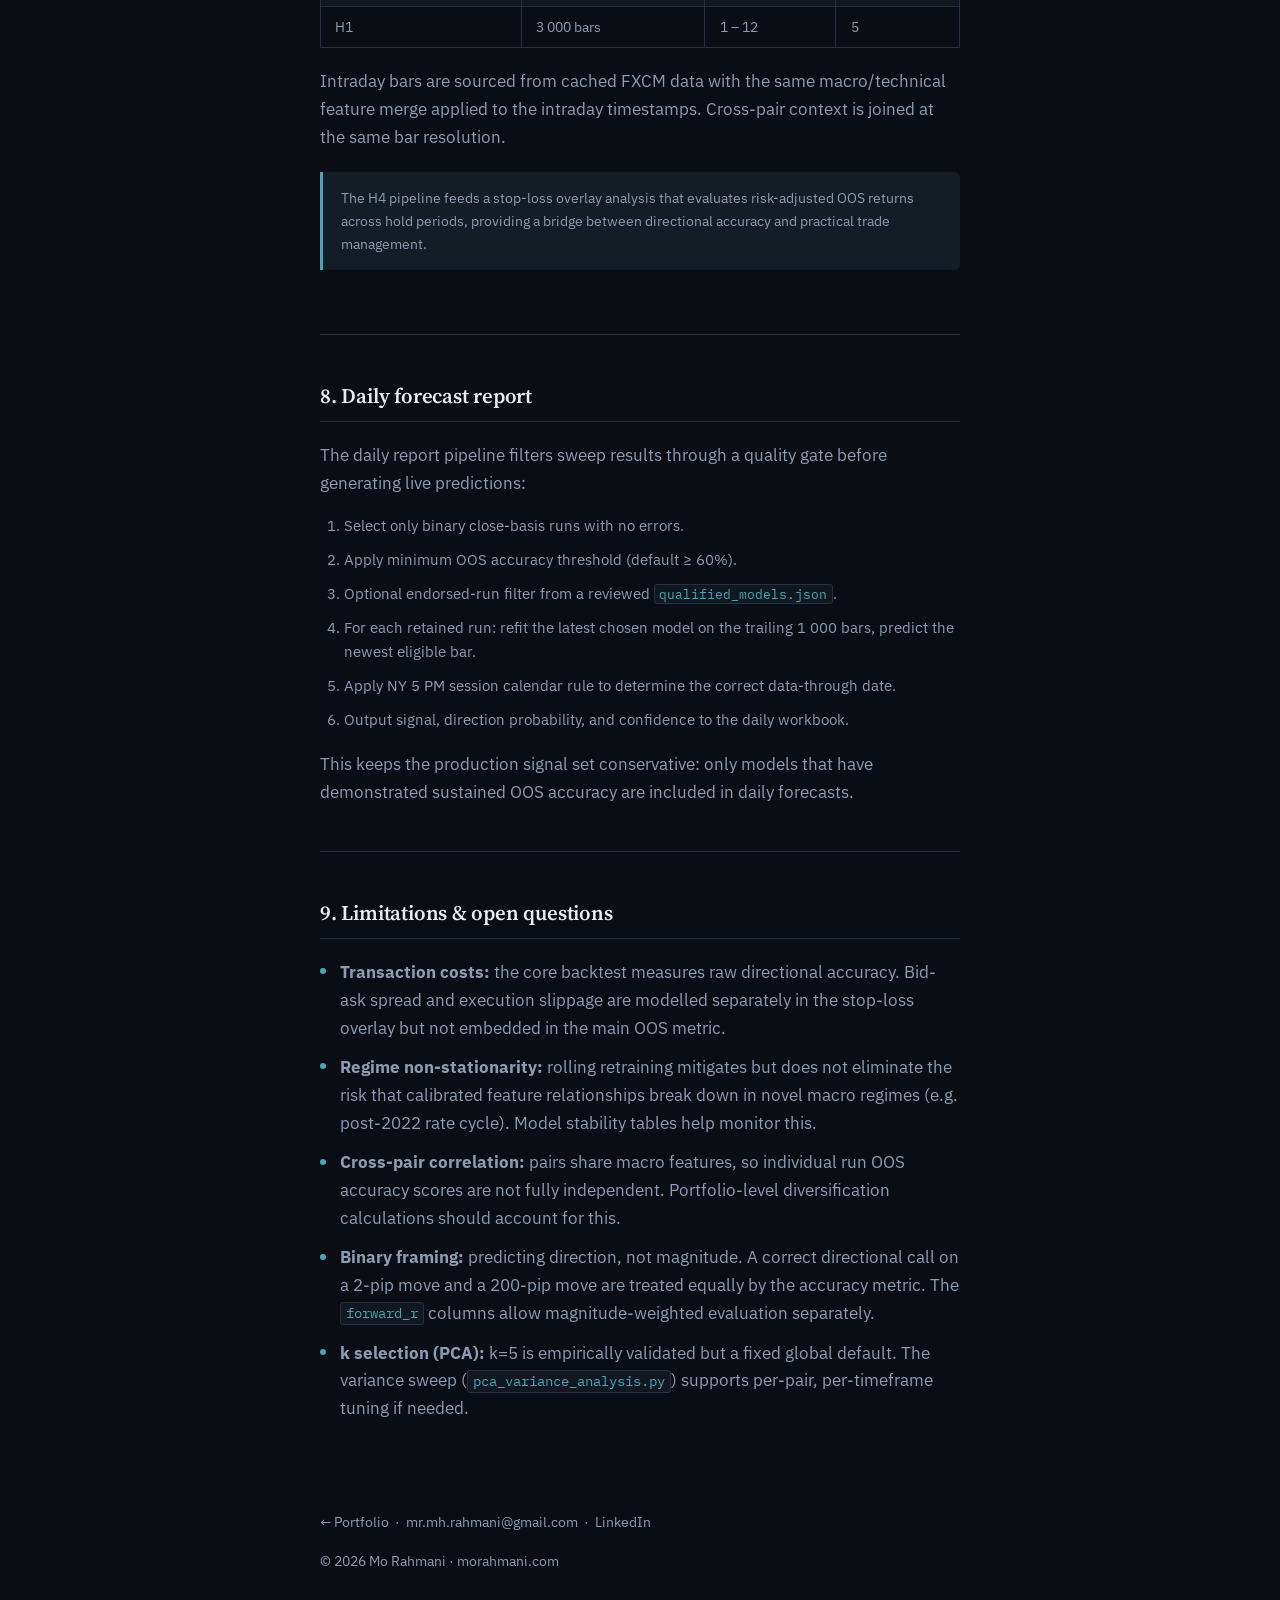
==== commit 26d339ba: "Add US sector regime allocation study to Selected research." ====
--- a/website/research.html
+++ b/website/research.html
@@ -24,6 +24,7 @@
       </p>
       <div class="links-row">
         <a class="btn" href="index.html">← Back to portfolio</a>
+        <a class="btn" href="index.html#projects">Selected research</a>
         <a class="btn" href="mailto:mr.mh.rahmani@gmail.com">Discuss</a>
       </div>
     </header>
--- a/website/css/style.css
+++ b/website/css/style.css
@@ -216,6 +216,35 @@
   margin-bottom: 0.75rem;
 }
 
+.project-card-featured {
+  border-color: var(--accent-dim);
+}
+
+.project-label {
+  font-family: var(--mono);
+  font-size: 0.72rem;
+  text-transform: uppercase;
+  letter-spacing: 0.06em;
+  color: var(--accent);
+  margin: 0 0 0.5rem;
+}
+
+.project-highlights {
+  margin: 0.5rem 0 0.85rem;
+}
+
+.project-highlights li {
+  font-size: 0.9rem;
+  margin-bottom: 0.5rem;
+}
+
+.project-actions {
+  display: flex;
+  flex-wrap: wrap;
+  gap: 0.65rem;
+  margin-top: 0.85rem;
+}
+
 .tags {
   display: flex;
   flex-wrap: wrap;
--- a/website/css/research.css
+++ b/website/css/research.css
@@ -232,3 +232,44 @@
     min-width: 120px;
   }
 }
+
+/* Independent research studies */
+
+.study-card {
+  margin-bottom: 1.5rem;
+}
+
+.study-meta {
+  display: flex;
+  flex-wrap: wrap;
+  align-items: center;
+  gap: 0.5rem;
+  margin-bottom: 0.75rem;
+  font-size: 0.8rem;
+  color: var(--text-muted);
+}
+
+.study-meta time {
+  font-family: var(--mono);
+}
+
+.study-highlights {
+  margin: 0.75rem 0 1rem;
+}
+
+.study-actions {
+  display: flex;
+  flex-wrap: wrap;
+  gap: 0.65rem;
+  margin-bottom: 0.75rem;
+}
+
+.study-data {
+  font-size: 0.85rem;
+  margin: 0;
+  color: var(--text-muted);
+}
+
+.study-data strong {
+  color: var(--text);
+}
